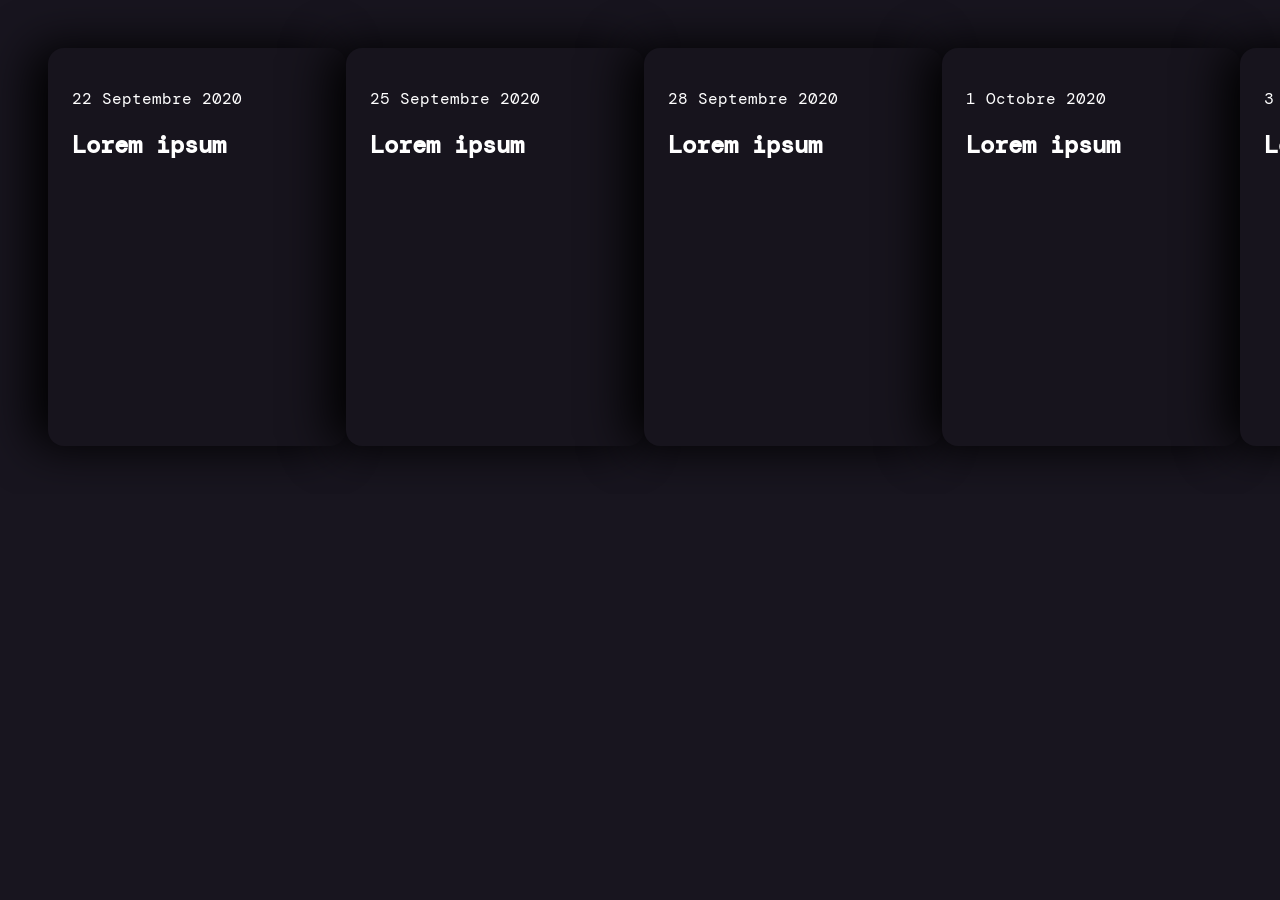
==== index.html @ ab6124f9 "update project" ====
<!DOCTYPE html>
<html lang="en">

<head>
    <meta charset="UTF-8">
    <meta name="viewport" content="width=device-width, initial-scale=1.0">
    <title>CSS Cards Animation</title>
    <link rel="stylesheet" href="cards.css">
</head>

<body>
    <section class="card-list">
        <article class="card">
            <header class="card-header">
                <p>22 Septembre 2020</p>
                <h2>Lorem ipsum</h2>
            </header>
        </article>
        <article class="card">
            <header class="card-header">
                <p>25 Septembre 2020</p>
                <h2>Lorem ipsum</h2>
            </header>
        </article>
        <article class="card">
            <header class="card-header">
                <p>28 Septembre 2020</p>
                <h2>Lorem ipsum</h2>
            </header>
        </article>
        <article class="card">
            <header class="card-header">
                <p>1 Octobre 2020</p>
                <h2>Lorem ipsum</h2>
            </header>
        </article>
        <article class="card">
            <header class="card-header">
                <p>3 Octobre 2020</p>
                <h2>Lorem ipsum</h2>
            </header>
        </article>
        <article class="card">
            <header class="card-header">
                <p>5 Octobre 2020</p>
                <h2>Lorem ipsum</h2>
            </header>
        </article>
    </section>
</body>

</html>
---- cards.css ----
@import url('https://fonts.googleapis.com/css2?family=DM+Mono:wght@300;400;500&display=swap');

body {
    padding: 0;
    margin: 0;
    background-color: #18151f;
    color: white;
    font-family: 'DM Mono', monospace;
}

.card-list {
    display: flex;
    padding: 3rem;
    overflow-x: scroll;
}

.card {
    height: 350px;
    width: 400px;
    min-width: 250px;
    padding: 1.5rem;
    border-radius: 16px;
    background: #17141d;
    box-shadow: -1rem 0 3rem #000;
    display: flex;
    flex-direction: column;
    transition: .2s;
    margin: 0;
    scroll-snap-align: start;
    clear: both;
    position: relative;
}
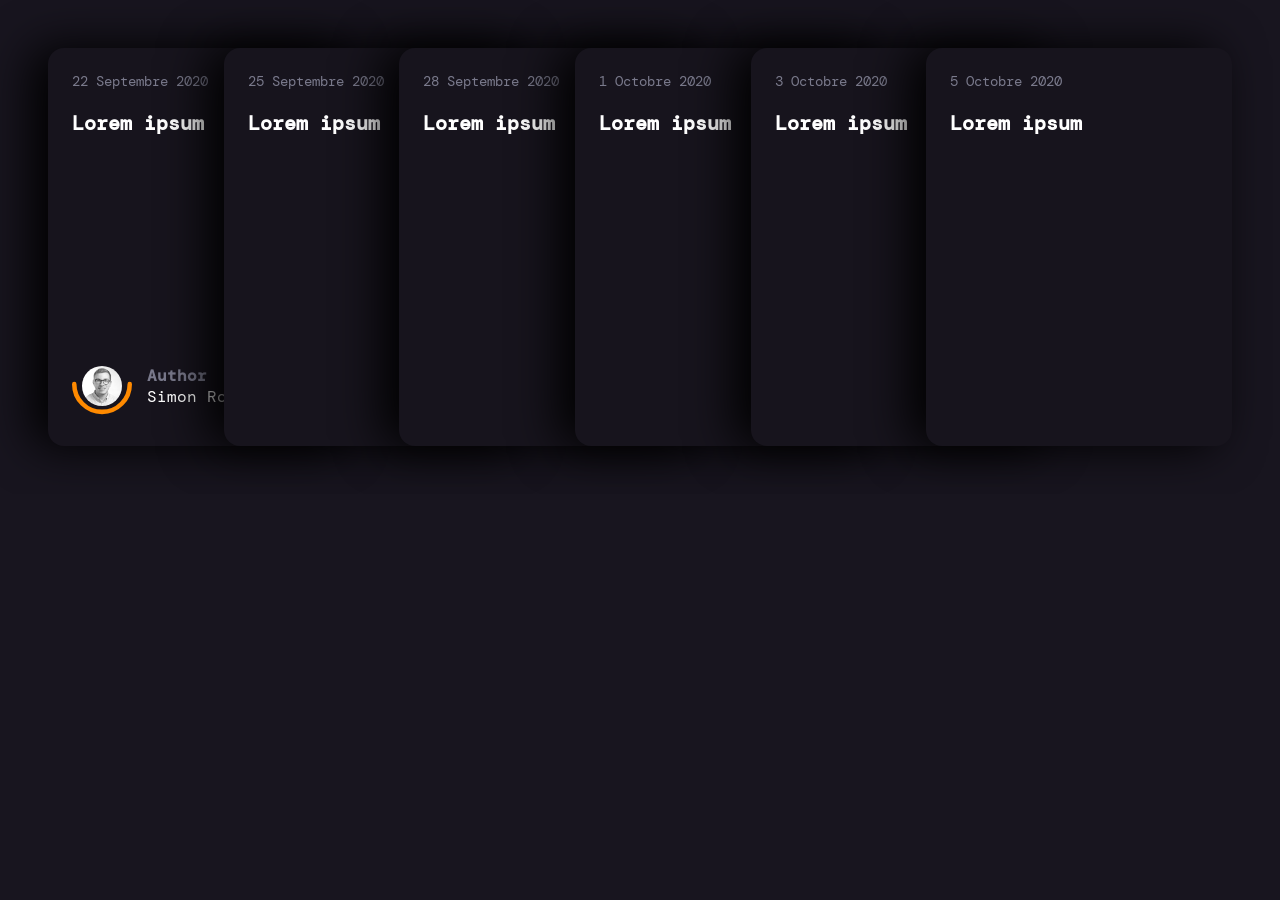
==== commit 83fdf351: "add card content" ====
--- a/index.html
+++ b/index.html
@@ -15,6 +15,18 @@
                 <p>22 Septembre 2020</p>
                 <h2>Lorem ipsum</h2>
             </header>
+            <div class="card-author">
+                <a href="#" class="author-avatar">
+                    <img src="avatar.jpg" alt="avatar">
+                </a>
+                <svg class="half-circle" viewBox="0 0 106 57">
+                    <path d="M102 4c0 27.1-21.9 49-49 49S4 31.1 4 4"></path>
+                </svg>
+                <div class="author-name">
+                    <div class="author-name-prefix">Author</div>
+                    Simon Rousseau
+                </div>
+            </div>
         </article>
         <article class="card">
             <header class="card-header">
--- a/cards.css
+++ b/cards.css
@@ -29,4 +29,107 @@
     scroll-snap-align: start;
     clear: both;
     position: relative;
+}
+
+.card-list::-webkit-scrollbar {
+    width: 10px;
+    height: 10px;
+}
+.card-list::-webkit-scrollbar-thumb {
+    background: #201c29;
+    border-radius: 10px;
+    box-shadow: inset 2px 2px 2px hsla(0,0%,100%,.25), inset -2px -2px 2px rgba(0,0,0,.25);
+}
+
+.card-list::-webkit-scrollbar-track {
+    background: linear-gradient(90deg,#201c29,#201c29 1px,#17141d 0,#17141d);
+}
+
+.card:hover {
+    transform: translateY(-1rem);
+}
+
+.card:focus-within~.card, .card:hover~.card {
+    transform: translateX(130px);
+}
+
+.card:not(:first-child) {
+    margin-left: -130px;
+}
+
+.card-header {
+    margin-bottom: auto;
+}
+
+.card-header p {
+    font-size: 14px;
+    margin: 0 0 1rem;
+    color: #7a7a8c;
+}
+
+.card-header h2 {
+    font-size: 20px;
+    margin: .25rem 0 auto;
+    text-decoration: none;
+    color: inherit;
+    border: 0;
+    display: inline-block;
+    cursor: pointer;
+}
+
+.card-header h2:hover {
+    background: linear-gradient(90deg,#ff8a00,#e52e71);
+    text-shadow: none;
+    -webkit-text-fill-color: transparent;
+    -webkit-background-clip: text;
+    background-clip: text;
+}
+
+.card-author {
+    margin: 3rem 0 0;
+    display: grid;
+    grid-template-columns: 75px 1fr;
+    align-items: center;
+    position: relative;
+}
+
+.author-avatar {
+    grid-area: auto;
+    align-self: start;
+    position: relative;
+    box-sizing: border-box;
+}
+
+.author-avatar img {
+    width: 40px;
+    height: 40px;
+    border-radius: 50%;
+    filter: grayscale(100%);
+    display: block;
+    overflow: hidden;
+    margin: 16px 10px;
+}
+
+.author-name {
+    grid-area: auto;
+    box-sizing: border-box;
+}
+
+.author-name-prefix {
+    font-style: normal;
+    font-weight: 700;
+    color: #7a7a8c;
+}
+
+.half-circle {
+    position: absolute;
+    bottom: 0;
+    left: 0;
+    width: 60px;
+    height: 48px;
+    fill: none;
+    stroke: #ff8a00;
+    stroke-width: 8;
+    stroke-linecap: round;
+    pointer-events: none;
 }
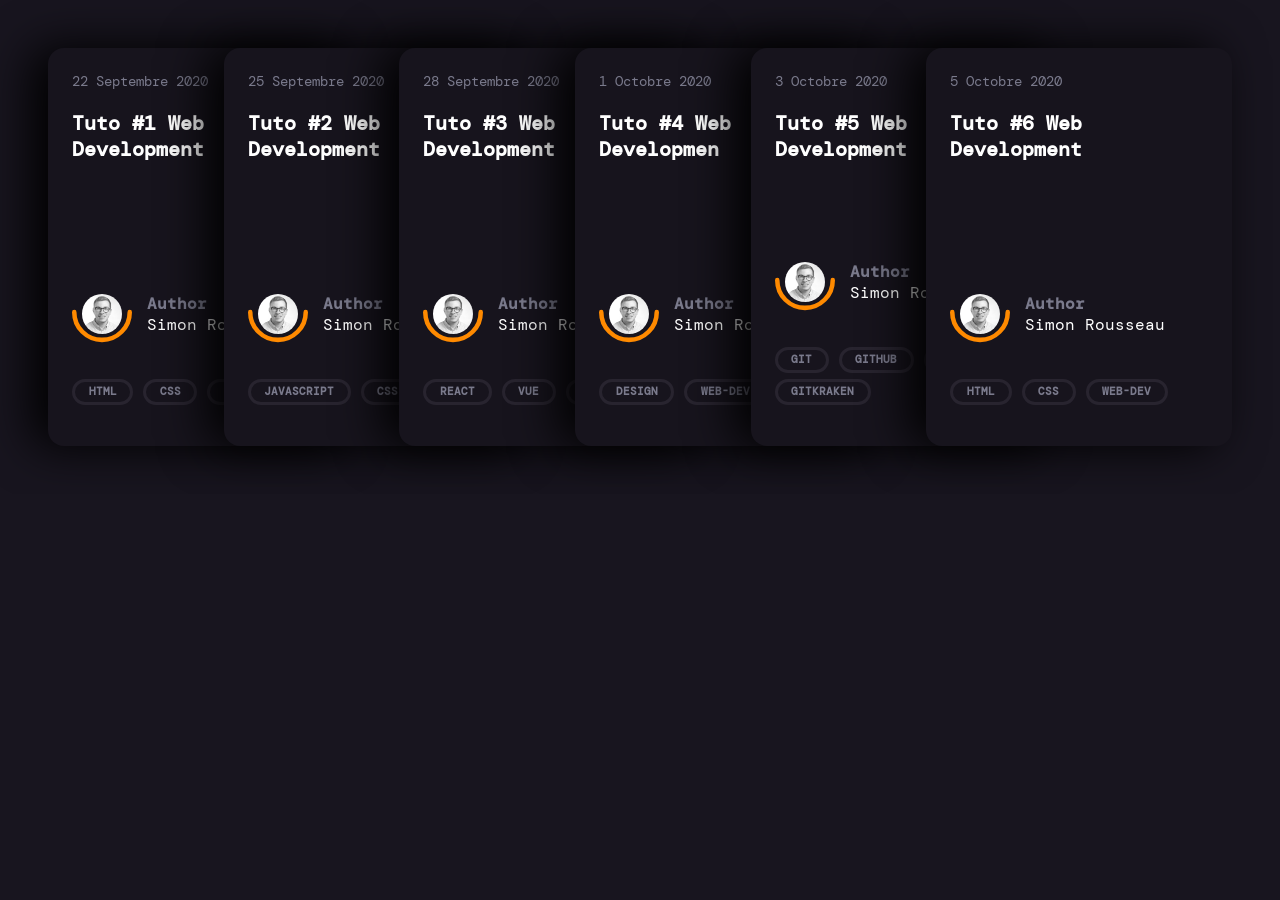
==== commit 0ba090b2: "add tags and content" ====
--- a/index.html
+++ b/index.html
@@ -13,7 +13,7 @@
         <article class="card">
             <header class="card-header">
                 <p>22 Septembre 2020</p>
-                <h2>Lorem ipsum</h2>
+                <h2>Tuto #1 Web Development</h2>
             </header>
             <div class="card-author">
                 <a href="#" class="author-avatar">
@@ -27,36 +27,125 @@
                     Simon Rousseau
                 </div>
             </div>
+            <div class="tags">
+                <a href="#">html</a>
+                <a href="#">css</a>
+                <a href="#">web-dev</a>
+            </div>
         </article>
         <article class="card">
             <header class="card-header">
                 <p>25 Septembre 2020</p>
-                <h2>Lorem ipsum</h2>
+                <h2>Tuto #2 Web Development</h2>
             </header>
+            <div class="card-author">
+                <a href="#" class="author-avatar">
+                    <img src="avatar.jpg" alt="avatar">
+                </a>
+                <svg class="half-circle" viewBox="0 0 106 57">
+                    <path d="M102 4c0 27.1-21.9 49-49 49S4 31.1 4 4"></path>
+                </svg>
+                <div class="author-name">
+                    <div class="author-name-prefix">Author</div>
+                    Simon Rousseau
+                </div>
+            </div>
+            <div class="tags">
+                <a href="#">javascript</a>
+                <a href="#">css</a>
+            </div>
         </article>
         <article class="card">
             <header class="card-header">
                 <p>28 Septembre 2020</p>
-                <h2>Lorem ipsum</h2>
+                <h2>Tuto #3 Web Development</h2>
             </header>
+            <div class="card-author">
+                <a href="#" class="author-avatar">
+                    <img src="avatar.jpg" alt="avatar">
+                </a>
+                <svg class="half-circle" viewBox="0 0 106 57">
+                    <path d="M102 4c0 27.1-21.9 49-49 49S4 31.1 4 4"></path>
+                </svg>
+                <div class="author-name">
+                    <div class="author-name-prefix">Author</div>
+                    Simon Rousseau
+                </div>
+            </div>
+            <div class="tags">
+                <a href="#">react</a>
+                <a href="#">vue</a>
+                <a href="#">web-dev</a>
+            </div>
         </article>
         <article class="card">
             <header class="card-header">
                 <p>1 Octobre 2020</p>
-                <h2>Lorem ipsum</h2>
+                <h2>Tuto #4 Web Developmen</h2>
             </header>
+            <div class="card-author">
+                <a href="#" class="author-avatar">
+                    <img src="avatar.jpg" alt="avatar">
+                </a>
+                <svg class="half-circle" viewBox="0 0 106 57">
+                    <path d="M102 4c0 27.1-21.9 49-49 49S4 31.1 4 4"></path>
+                </svg>
+                <div class="author-name">
+                    <div class="author-name-prefix">Author</div>
+                    Simon Rousseau
+                </div>
+            </div>
+            <div class="tags">
+                <a href="#">design</a>
+                <a href="#">web-dev</a>
+            </div>
         </article>
         <article class="card">
             <header class="card-header">
                 <p>3 Octobre 2020</p>
-                <h2>Lorem ipsum</h2>
+                <h2>Tuto #5 Web Development</h2>
             </header>
+            <div class="card-author">
+                <a href="#" class="author-avatar">
+                    <img src="avatar.jpg" alt="avatar">
+                </a>
+                <svg class="half-circle" viewBox="0 0 106 57">
+                    <path d="M102 4c0 27.1-21.9 49-49 49S4 31.1 4 4"></path>
+                </svg>
+                <div class="author-name">
+                    <div class="author-name-prefix">Author</div>
+                    Simon Rousseau
+                </div>
+            </div>
+            <div class="tags">
+                <a href="#">git</a>
+                <a href="#">github</a>
+                <a href="#">gitlab</a>
+                <a href="#">gitkraken</a>
+            </div>
         </article>
         <article class="card">
             <header class="card-header">
                 <p>5 Octobre 2020</p>
-                <h2>Lorem ipsum</h2>
+                <h2>Tuto #6 Web Development</h2>
             </header>
+            <div class="card-author">
+                <a href="#" class="author-avatar">
+                    <img src="avatar.jpg" alt="avatar">
+                </a>
+                <svg class="half-circle" viewBox="0 0 106 57">
+                    <path d="M102 4c0 27.1-21.9 49-49 49S4 31.1 4 4"></path>
+                </svg>
+                <div class="author-name">
+                    <div class="author-name-prefix">Author</div>
+                    Simon Rousseau
+                </div>
+            </div>
+            <div class="tags">
+                <a href="#">html</a>
+                <a href="#">css</a>
+                <a href="#">web-dev</a>
+            </div>
         </article>
     </section>
 </body>
--- a/cards.css
+++ b/cards.css
@@ -132,4 +132,35 @@
     stroke-width: 8;
     stroke-linecap: round;
     pointer-events: none;
+}
+
+.tags {
+    margin: 1rem 0 2rem;
+    padding: .5rem 0 1rem;
+    line-height: 2;
+    margin-bottom: 0;
+}
+
+.tags a {
+    font-style: normal;
+    font-weight: 700;
+    font-size: .5rem;
+    color: #7a7a8c;
+    text-transform: uppercase;
+    font-size: .66rem;
+    border: 3px solid #28242f;
+    border-radius: 2rem;
+    padding: .2rem .85rem .25rem;
+    position: relative;
+    text-decoration: none;
+}
+
+.tags a:hover {
+    background: linear-gradient(90deg,#ff8a00,#e52e71);
+    text-shadow: none;
+    -webkit-text-fill-color: transparent;
+    -webkit-background-clip: text;
+    -webkit-box-decoration-break: clone;
+    background-clip: text;
+    border-color: white;
 }
